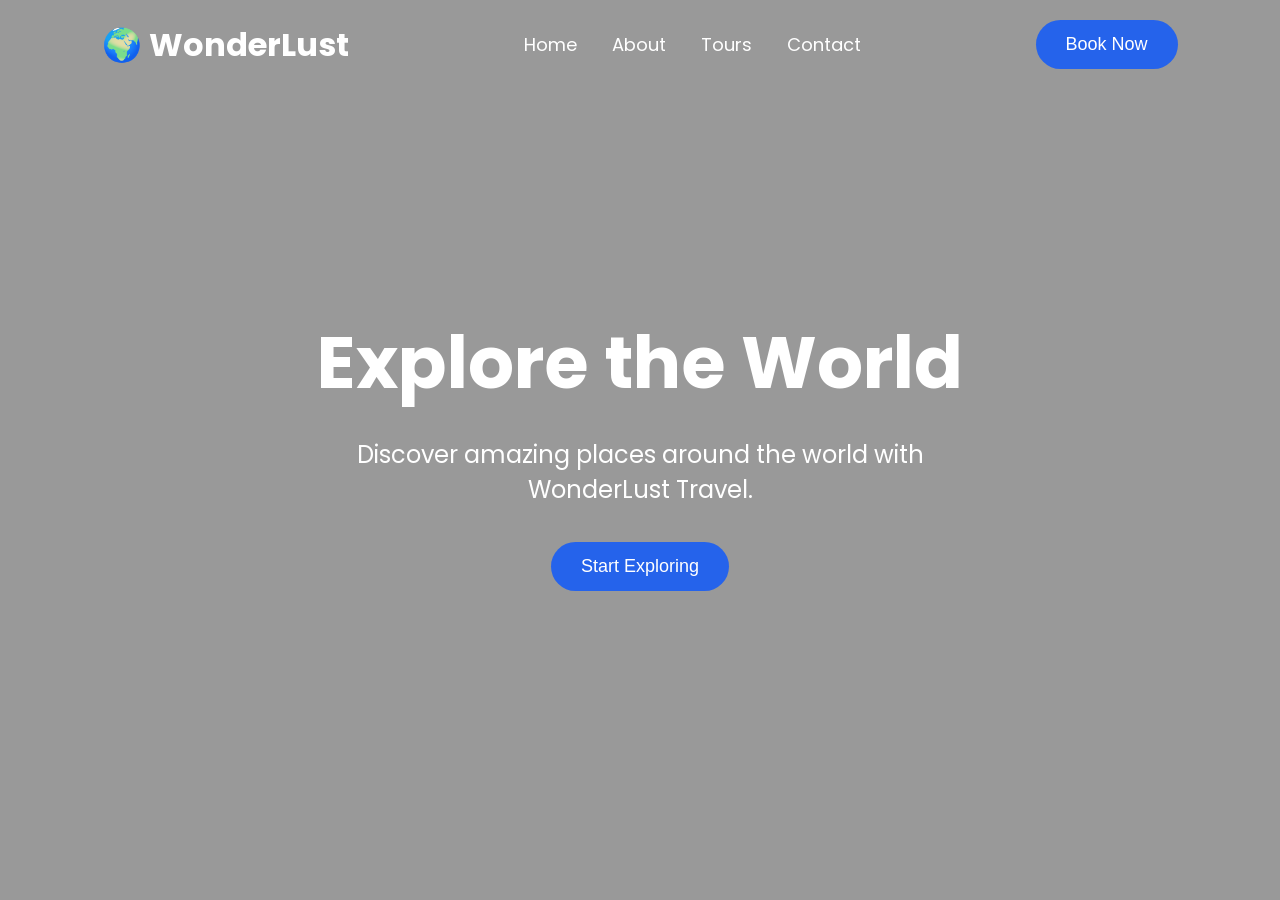
==== index.html @ c4b34ac5 "Day 1 homepage redesign completed" ====
<!DOCTYPE html>
<html lang="en">
<head>
    <meta charset="UTF-8">
    <meta name="viewport" content="width=device-width, initial-scale=1.0">
    <title>WonderLust - Explore Amazing Destinations</title>

<meta name="description" content="Discover beautiful travel destinations, book unforgettable trips, and explore the world with WonderLust.">

<link rel="preconnect" href="https://fonts.googleapis.com">
<link rel="preconnect" href="https://fonts.gstatic.com" crossorigin>

<link href="https://fonts.googleapis.com/css2?family=Poppins:wght@300;400;500;600;700&display=swap" rel="stylesheet">
    <link rel="stylesheet" href="./pstyle.css"/>
</head>

<body>

<nav class="navbar">
    <div class="logo">
        🌍 WonderLust
    </div>

    <ul class="nav-links">
        <li><a href="#">Home</a></li>
        <li><a href="#">About</a></li>
        <li><a href="#">Tours</a></li>
        <li><a href="#">Contact</a></li>
    </ul>

    <button class="btn-primary">Book Now</button>
</nav>

<section class="hero">

    <div class="hero-content">

        <h1>Explore the World</h1>

        <p>
            Discover amazing places around the world with
            WonderLust Travel.
        </p>

        <button class="btn-primary">
            Start Exploring
        </button>

    </div>

</section>


</body>
</html>
---- pstyle.css ----
*{
    margin:0;
    padding:0;
    box-sizing:border-box;
}

body{
    font-family:'Poppins',sans-serif;
}

.navbar{
    display:flex;
    justify-content:space-between;
    align-items:center;
    padding:20px 8%;
    position:absolute;
    width:100%;
    top:0;
    left:0;
    z-index:100;
}

.logo{
    font-size:32px;
    font-weight:700;
    color:white;
}
.nav-links{
    display:flex;
    list-style:none;
    gap:35px;
}

.nav-links a{
    text-decoration:none;
    color:white;
    font-size:18px;
    transition:.3s;
}

.nav-links a:hover{
    color:#60a5fa;
}

.btn-primary{
    background:#2563eb;
    color:white;
    border:none;
    padding:14px 30px;
    border-radius:40px;
    cursor:pointer;
    font-size:18px;
    transition:.3s;
}

.btn-primary:hover{
    background:#1d4ed8;
    transform:translateY(-3px);
}

.hero{
    height:100vh;
    background:
    linear-gradient(rgba(0,0,0,.4),rgba(0,0,0,.4)),
    url("https://images.unsplash.com/photo-1507525428034-b723cf961d3e?w=1600");

    background-size:cover;
    background-position:center;

    display:flex;
    justify-content:center;
    align-items:center;

    text-align:center;
    color:white;
}

.hero-content{
    max-width:700px;
}

.hero h1{
    font-size:72px;
    margin-bottom:20px;
}

.hero p{
    font-size:24px;
    margin-bottom:35px;
}
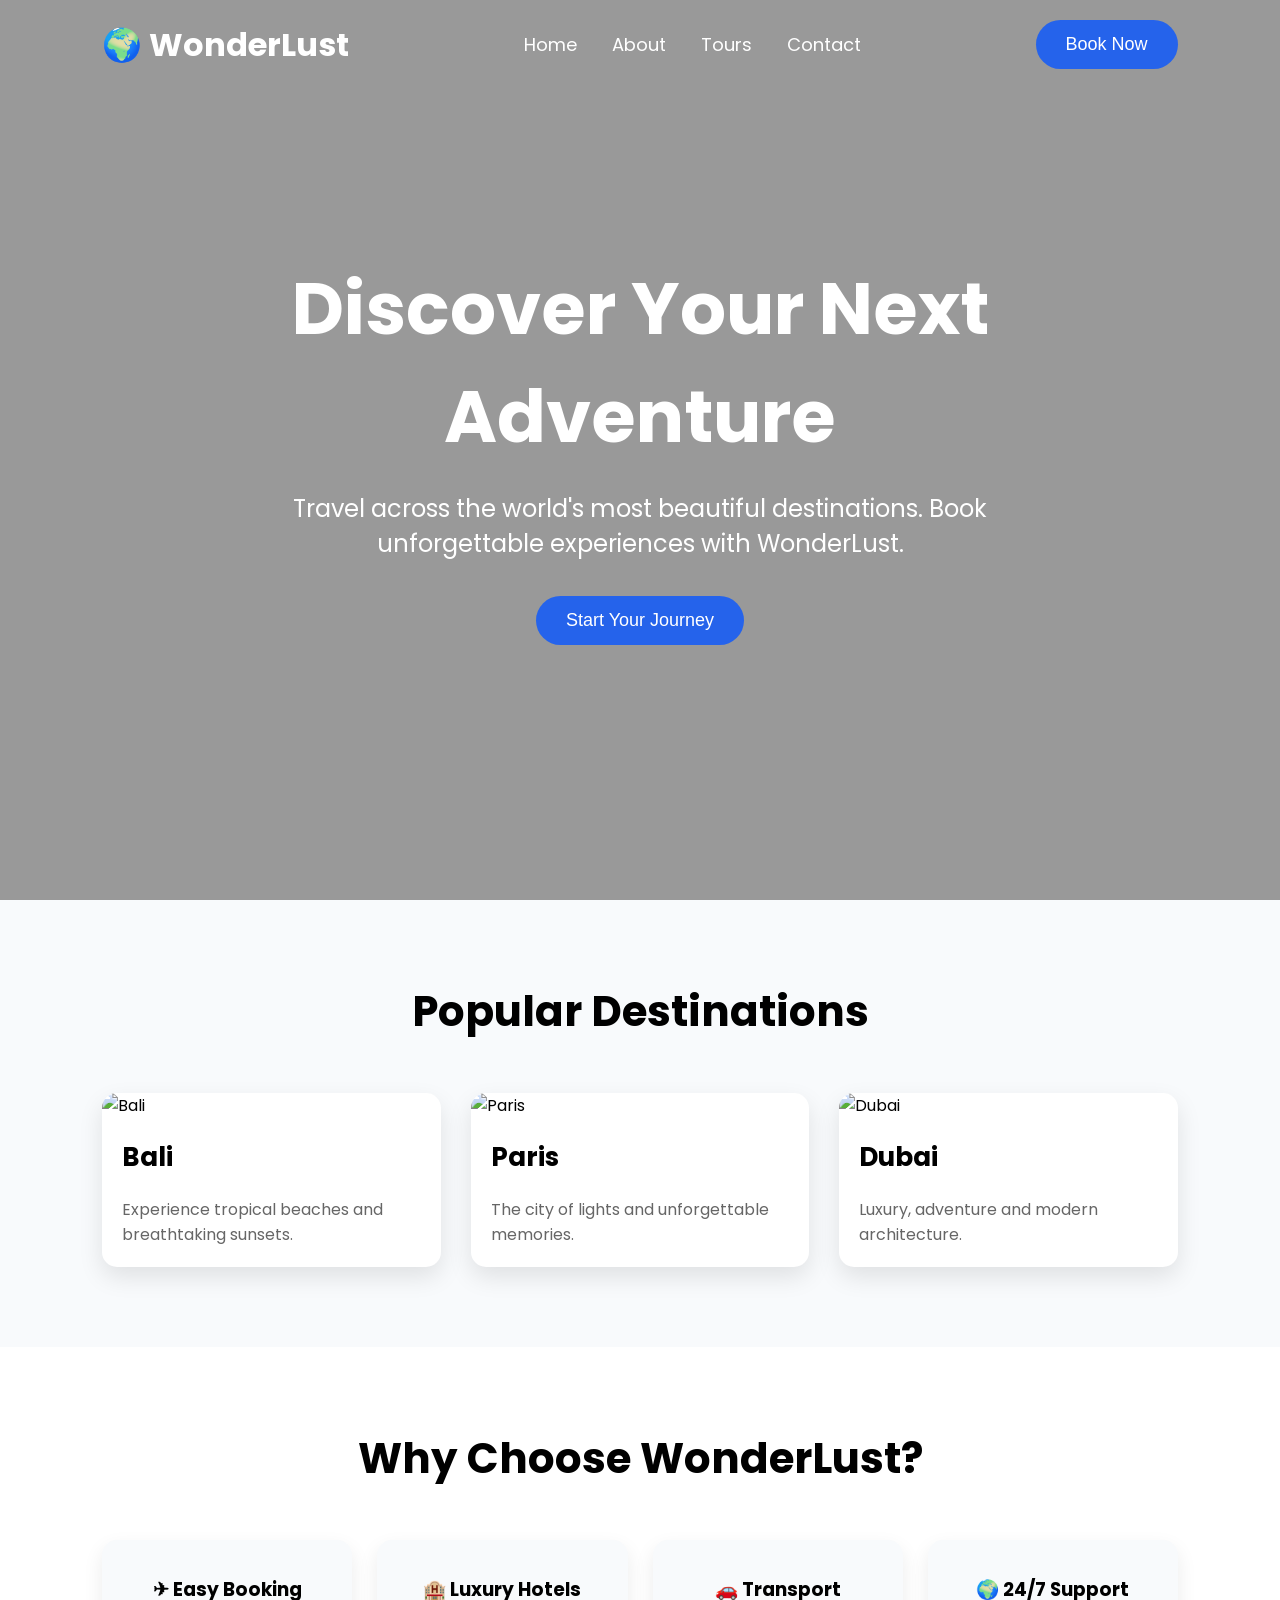
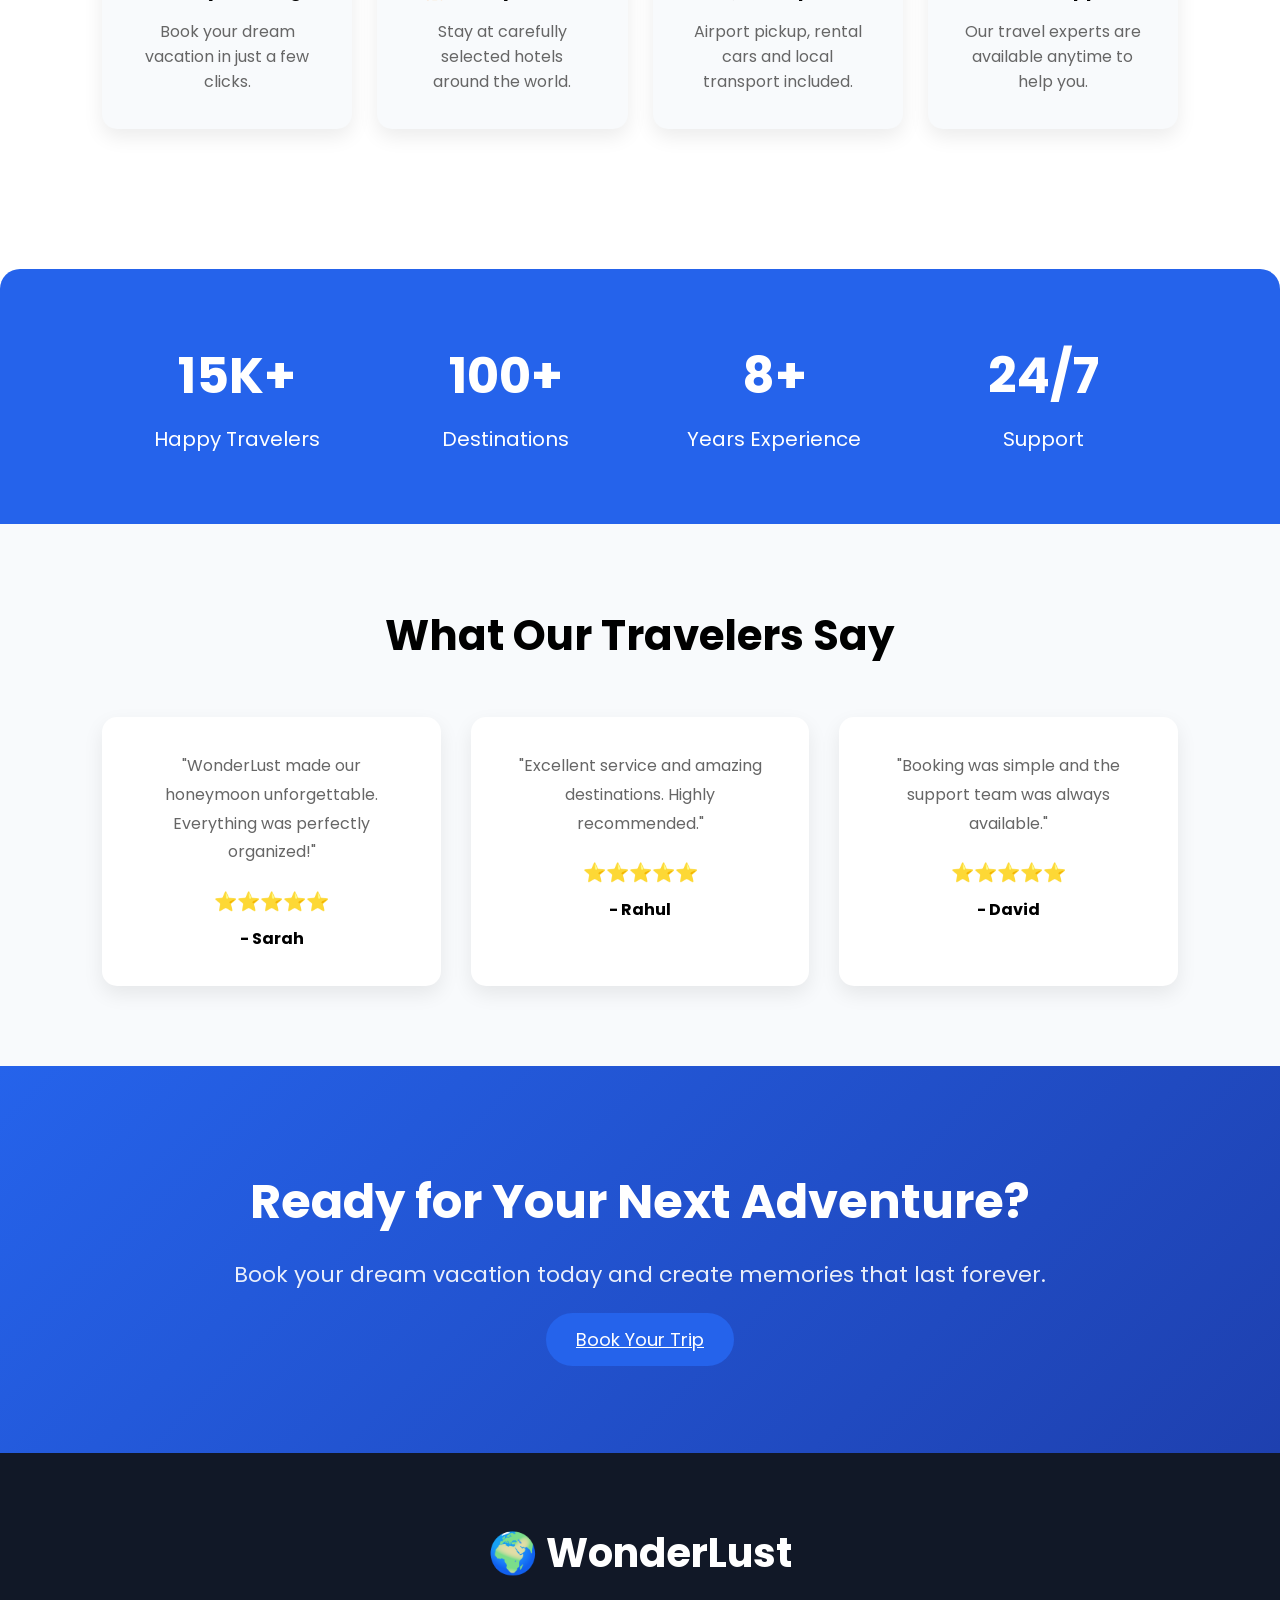
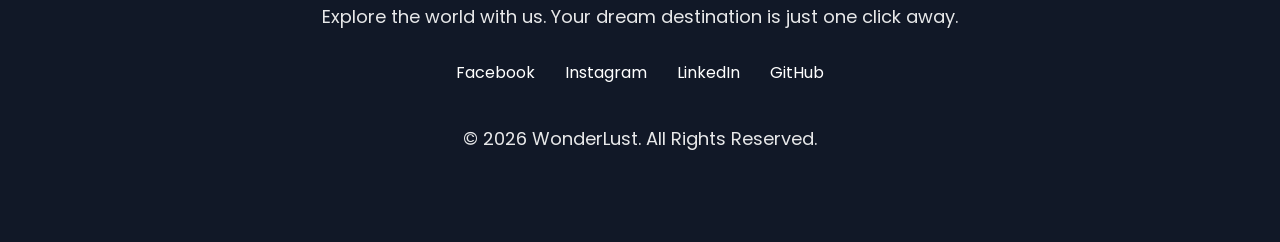
==== commit f66be444: "Completed Phase 1 landing page" ====
--- a/index.html
+++ b/index.html
@@ -11,7 +11,7 @@
 <link rel="preconnect" href="https://fonts.gstatic.com" crossorigin>
 
 <link href="https://fonts.googleapis.com/css2?family=Poppins:wght@300;400;500;600;700&display=swap" rel="stylesheet">
-    <link rel="stylesheet" href="./pstyle.css"/>
+    <link rel="stylesheet" href="css/style.css">
 </head>
 
 <body>
@@ -35,20 +35,173 @@
 
     <div class="hero-content">
 
-        <h1>Explore the World</h1>
+        <h1>Discover Your Next Adventure</h1>
 
         <p>
-            Discover amazing places around the world with
-            WonderLust Travel.
+            Travel across the world's most beautiful destinations.
+            Book unforgettable experiences with WonderLust.
         </p>
 
         <button class="btn-primary">
-            Start Exploring
+            Start Your Journey
         </button>
 
     </div>
 
 </section>
+
+<section class="destinations">
+
+    <h2>Popular Destinations</h2>
+
+    <div class="cards">
+
+        <div class="card">
+            <img src="https://images.unsplash.com/photo-1507525428034-b723cf961d3e?w=800" alt="Bali">
+            <h3>Bali</h3>
+            <p>Experience tropical beaches and breathtaking sunsets.</p>
+        </div>
+
+        <div class="card">
+            <img src="https://images.unsplash.com/photo-1502602898657-3e91760cbb34?w=800" alt="Paris">
+            <h3>Paris</h3>
+            <p>The city of lights and unforgettable memories.</p>
+        </div>
+
+        <div class="card">
+            <img src="https://images.unsplash.com/photo-1512453979798-5ea266f8880c?w=800" alt="Dubai">
+            <h3>Dubai</h3>
+            <p>Luxury, adventure and modern architecture.</p>
+        </div>
+
+    </div>
+
+</section>
+
+<section class="features">
+
+    <h2>Why Choose WonderLust?</h2>
+
+    <div class="feature-grid">
+
+        <div class="feature-card">
+            <h3>✈ Easy Booking</h3>
+            <p>Book your dream vacation in just a few clicks.</p>
+        </div>
+
+        <div class="feature-card">
+            <h3>🏨 Luxury Hotels</h3>
+            <p>Stay at carefully selected hotels around the world.</p>
+        </div>
+
+        <div class="feature-card">
+            <h3>🚗 Transport</h3>
+            <p>Airport pickup, rental cars and local transport included.</p>
+        </div>
+
+        <div class="feature-card">
+            <h3>🌍 24/7 Support</h3>
+            <p>Our travel experts are available anytime to help you.</p>
+        </div>
+
+    </div>
+
+</section>
+
+<section class="stats">
+
+    <div class="stat">
+        <h2>15K+</h2>
+        <p>Happy Travelers</p>
+    </div>
+
+    <div class="stat">
+        <h2>100+</h2>
+        <p>Destinations</p>
+    </div>
+
+    <div class="stat">
+        <h2>8+</h2>
+        <p>Years Experience</p>
+    </div>
+
+    <div class="stat">
+        <h2>24/7</h2>
+        <p>Support</p>
+    </div>
+
+</section>
+
+<section class="testimonials">
+
+    <h2>What Our Travelers Say</h2>
+
+    <div class="testimonial-grid">
+
+        <div class="testimonial-card">
+            <p>
+                "WonderLust made our honeymoon unforgettable.
+                Everything was perfectly organized!"
+            </p>
+            <h3>⭐⭐⭐⭐⭐</h3>
+            <h4>- Sarah</h4>
+        </div>
+
+        <div class="testimonial-card">
+            <p>
+                "Excellent service and amazing destinations.
+                Highly recommended."
+            </p>
+            <h3>⭐⭐⭐⭐⭐</h3>
+            <h4>- Rahul</h4>
+        </div>
+
+        <div class="testimonial-card">
+            <p>
+                "Booking was simple and the support team
+                was always available."
+            </p>
+            <h3>⭐⭐⭐⭐⭐</h3>
+            <h4>- David</h4>
+        </div>
+
+    </div>
+
+</section>
+
+<section class="cta">
+    <h2>Ready for Your Next Adventure?</h2>
+
+    <p>
+        Book your dream vacation today and create memories that last forever.
+    </p>
+
+    <a href="#" class="btn-primary">
+        Book Your Trip
+    </a>
+</section>
+
+
+<footer class="footer">
+
+    <h2>🌍 WonderLust</h2>
+
+    <p>
+        Explore the world with us. Your dream destination is just one click away.
+    </p>
+
+    <div class="social-links">
+        <a href="#">Facebook</a>
+        <a href="#">Instagram</a>
+        <a href="#">LinkedIn</a>
+        <a href="#">GitHub</a>
+    </div>
+
+    <p class="copyright">
+        © 2026 WonderLust. All Rights Reserved.
+    </p>
+
+</footer>
 
 
 </body>
--- a/css/style.css
+++ b/css/style.css
@@ -0,0 +1,298 @@
+*{
+    margin:0;
+    padding:0;
+    box-sizing:border-box;
+}
+
+body{
+    font-family:'Poppins',sans-serif;
+}
+
+.navbar{
+    display:flex;
+    justify-content:space-between;
+    align-items:center;
+    padding:20px 8%;
+    position:absolute;
+    width:100%;
+    top:0;
+    left:0;
+    z-index:100;
+}
+
+.logo{
+    font-size:32px;
+    font-weight:700;
+    color:white;
+}
+.nav-links{
+    display:flex;
+    list-style:none;
+    gap:35px;
+}
+
+.nav-links a{
+    text-decoration:none;
+    color:white;
+    font-size:18px;
+    transition:.3s;
+}
+
+.nav-links a:hover{
+    color:#60a5fa;
+}
+
+.btn-primary{
+    background:#2563eb;
+    color:white;
+    border:none;
+    padding:14px 30px;
+    border-radius:40px;
+    cursor:pointer;
+    font-size:18px;
+    transition:.3s;
+}
+
+.btn-primary:hover{
+    background:#1d4ed8;
+    transform:translateY(-3px);
+}
+
+.hero{
+    height:100vh;
+    background:
+    linear-gradient(rgba(0,0,0,.4),rgba(0,0,0,.4)),
+    url("https://images.unsplash.com/photo-1507525428034-b723cf961d3e?w=1600");
+
+    background-size:cover;
+    background-position:center;
+
+    display:flex;
+    justify-content:center;
+    align-items:center;
+
+    text-align:center;
+    color:white;
+}
+
+.hero-content{
+    max-width:700px;
+}
+
+.hero h1{
+    font-size:72px;
+    margin-bottom:20px;
+}
+
+.hero p{
+    font-size:24px;
+    margin-bottom:35px;
+}
+
+.destinations{
+    padding:80px 8%;
+    background:#f8fafc;
+}
+
+.destinations h2{
+    text-align:center;
+    font-size:42px;
+    margin-bottom:50px;
+}
+
+.cards{
+    display:grid;
+    grid-template-columns:repeat(3,1fr);
+    gap:30px;
+}
+
+.card{
+    background:white;
+    border-radius:15px;
+    overflow:hidden;
+    box-shadow:0 10px 25px rgba(0,0,0,.1);
+    transition:.3s;
+}
+
+.card:hover{
+    transform:translateY(-10px);
+}
+
+.card img{
+    width:100%;
+    height:250px;
+    object-fit:cover;
+}
+
+.card h3{
+    padding:20px;
+    font-size:26px;
+}
+
+.card p{
+    padding:0 20px 20px;
+    color:#666;
+}
+
+.features{
+    padding:80px 8%;
+    background:white;
+}
+
+.features h2{
+    text-align:center;
+    font-size:42px;
+    margin-bottom:50px;
+}
+
+.feature-grid{
+    display:grid;
+    grid-template-columns:repeat(4,1fr);
+    gap:25px;
+}
+
+.feature-card{
+    background:#f8fafc;
+    padding:35px;
+    border-radius:15px;
+    text-align:center;
+    transition:.3s;
+    box-shadow:0 8px 20px rgba(0,0,0,.08);
+}
+
+.feature-card:hover{
+    transform:translateY(-10px);
+}
+
+.feature-card h3{
+    margin-bottom:15px;
+}
+
+.feature-card p{
+    color:#666;
+}
+
+
+.stats{
+    background:#2563eb;
+    color:white;
+    padding:70px 8%;
+    display:grid;
+    grid-template-columns:repeat(4,1fr);
+    text-align:center;
+    margin-top: 60px;
+    border-radius: 20px 20px 0 0;
+}
+
+.stat h2{
+    font-size:50px;
+    margin-bottom:10px;
+}
+
+.stat p{
+    font-size:20px;
+}
+
+
+.testimonials{
+    padding:80px 8%;
+    background:#f8fafc;
+}
+
+.testimonials h2{
+    text-align:center;
+    font-size:42px;
+    margin-bottom:50px;
+}
+
+.testimonial-grid{
+    display:grid;
+    grid-template-columns:repeat(3,1fr);
+    gap:30px;
+}
+
+.testimonial-card{
+    background:white;
+    padding:35px;
+    border-radius:15px;
+    text-align:center;
+    box-shadow:0 8px 20px rgba(0,0,0,.08);
+    transition:.3s;
+}
+
+.testimonial-card:hover{
+    transform:translateY(-10px);
+}
+
+.testimonial-card p{
+    color:#666;
+    line-height:1.8;
+    margin-bottom:20px;
+}
+
+.testimonial-card h3{
+    margin-bottom:10px;
+}
+
+/* ===== CTA Section ===== */
+
+.cta{
+    padding:100px 8%;
+    text-align:center;
+    background:linear-gradient(135deg,#2563eb,#1e40af);
+    color:white;
+}
+
+.cta h2{
+    font-size:48px;
+    margin-bottom:20px;
+}
+
+.cta p{
+    font-size:22px;
+    margin-bottom:35px;
+    opacity:.9;
+}
+
+/* ===== Footer ===== */
+
+.footer{
+    background:#111827;
+    color:white;
+    text-align:center;
+    padding:70px 8%;
+}
+
+.footer h2{
+    font-size:40px;
+    margin-bottom:20px;
+}
+
+.footer p{
+    font-size:18px;
+    opacity:.9;
+    margin-bottom:20px;
+}
+
+.social-links{
+    display:flex;
+    justify-content:center;
+    gap:30px;
+    margin:30px 0;
+}
+
+.social-links a{
+    color:white;
+    text-decoration:none;
+    transition:.3s;
+}
+
+.social-links a:hover{
+    color:#60a5fa;
+}
+
+.copyright{
+    margin-top:40px;
+    font-size:15px;
+    opacity:.6;
+}
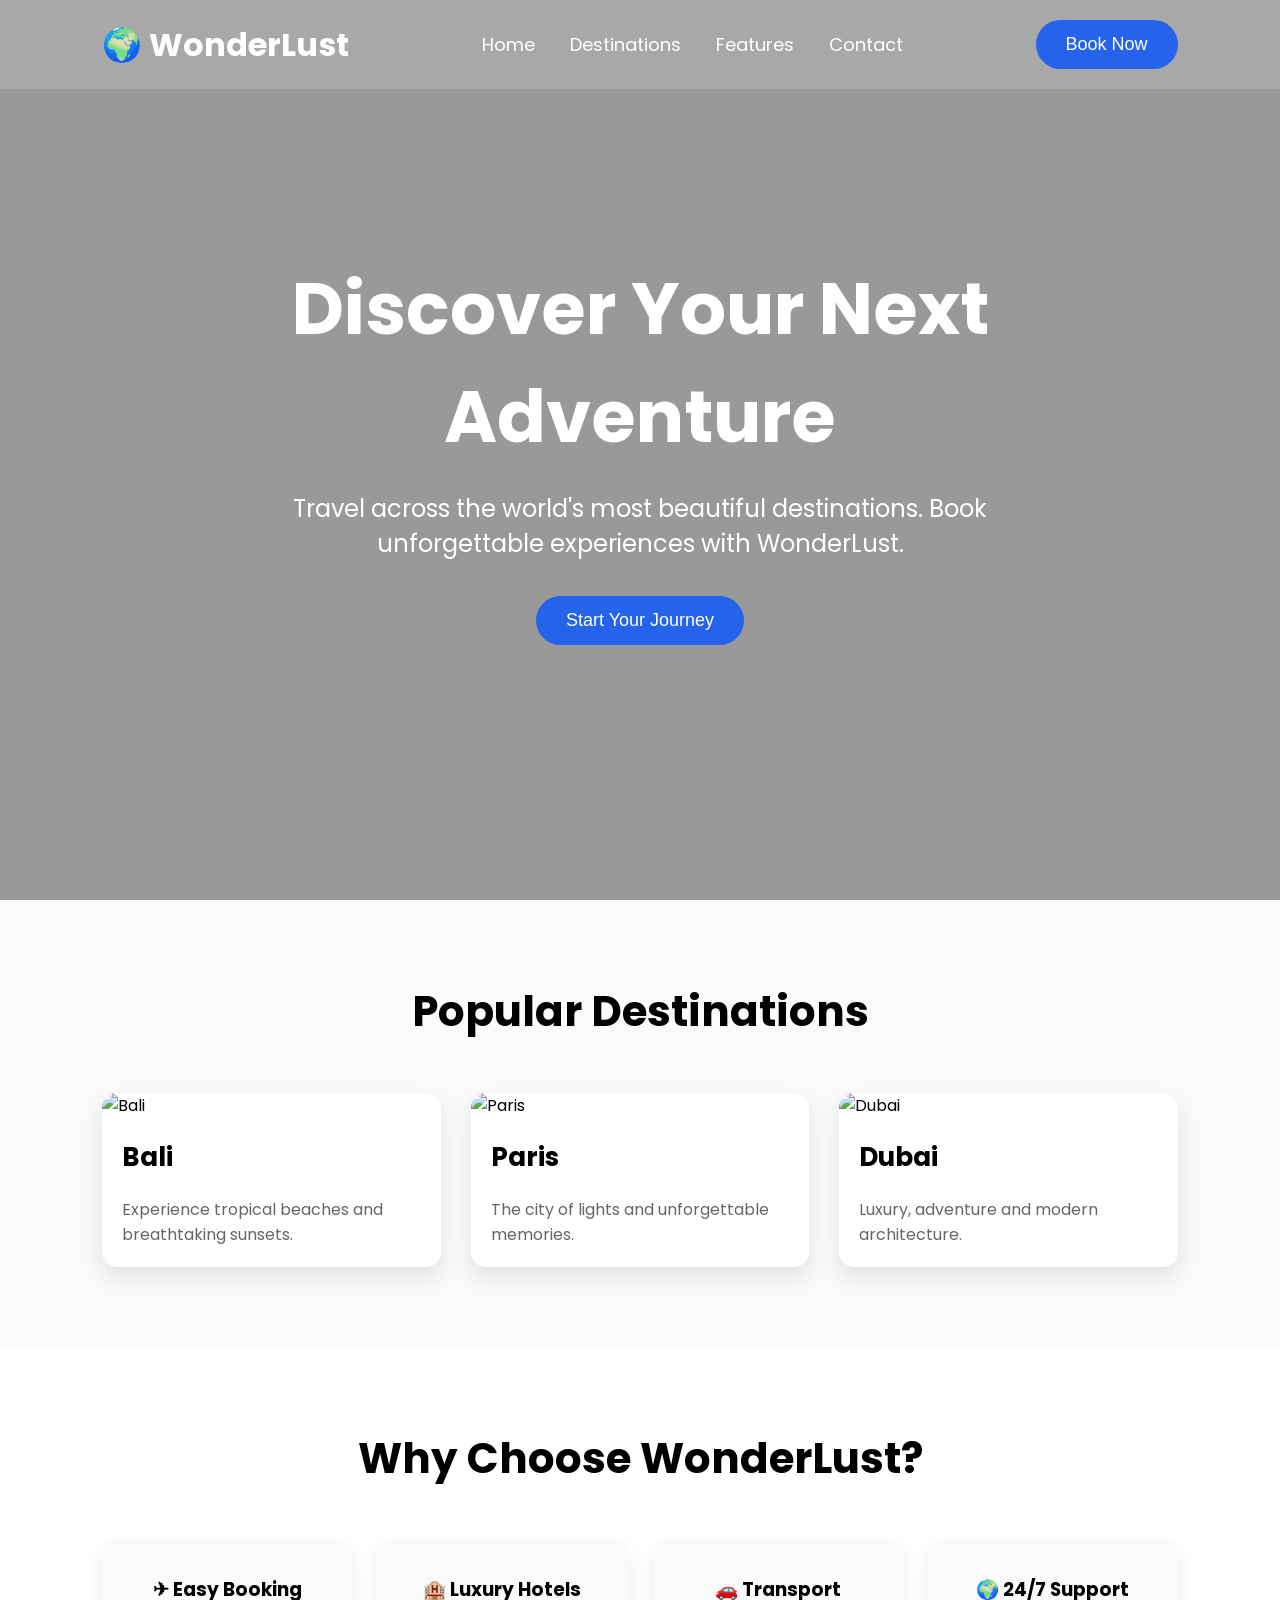
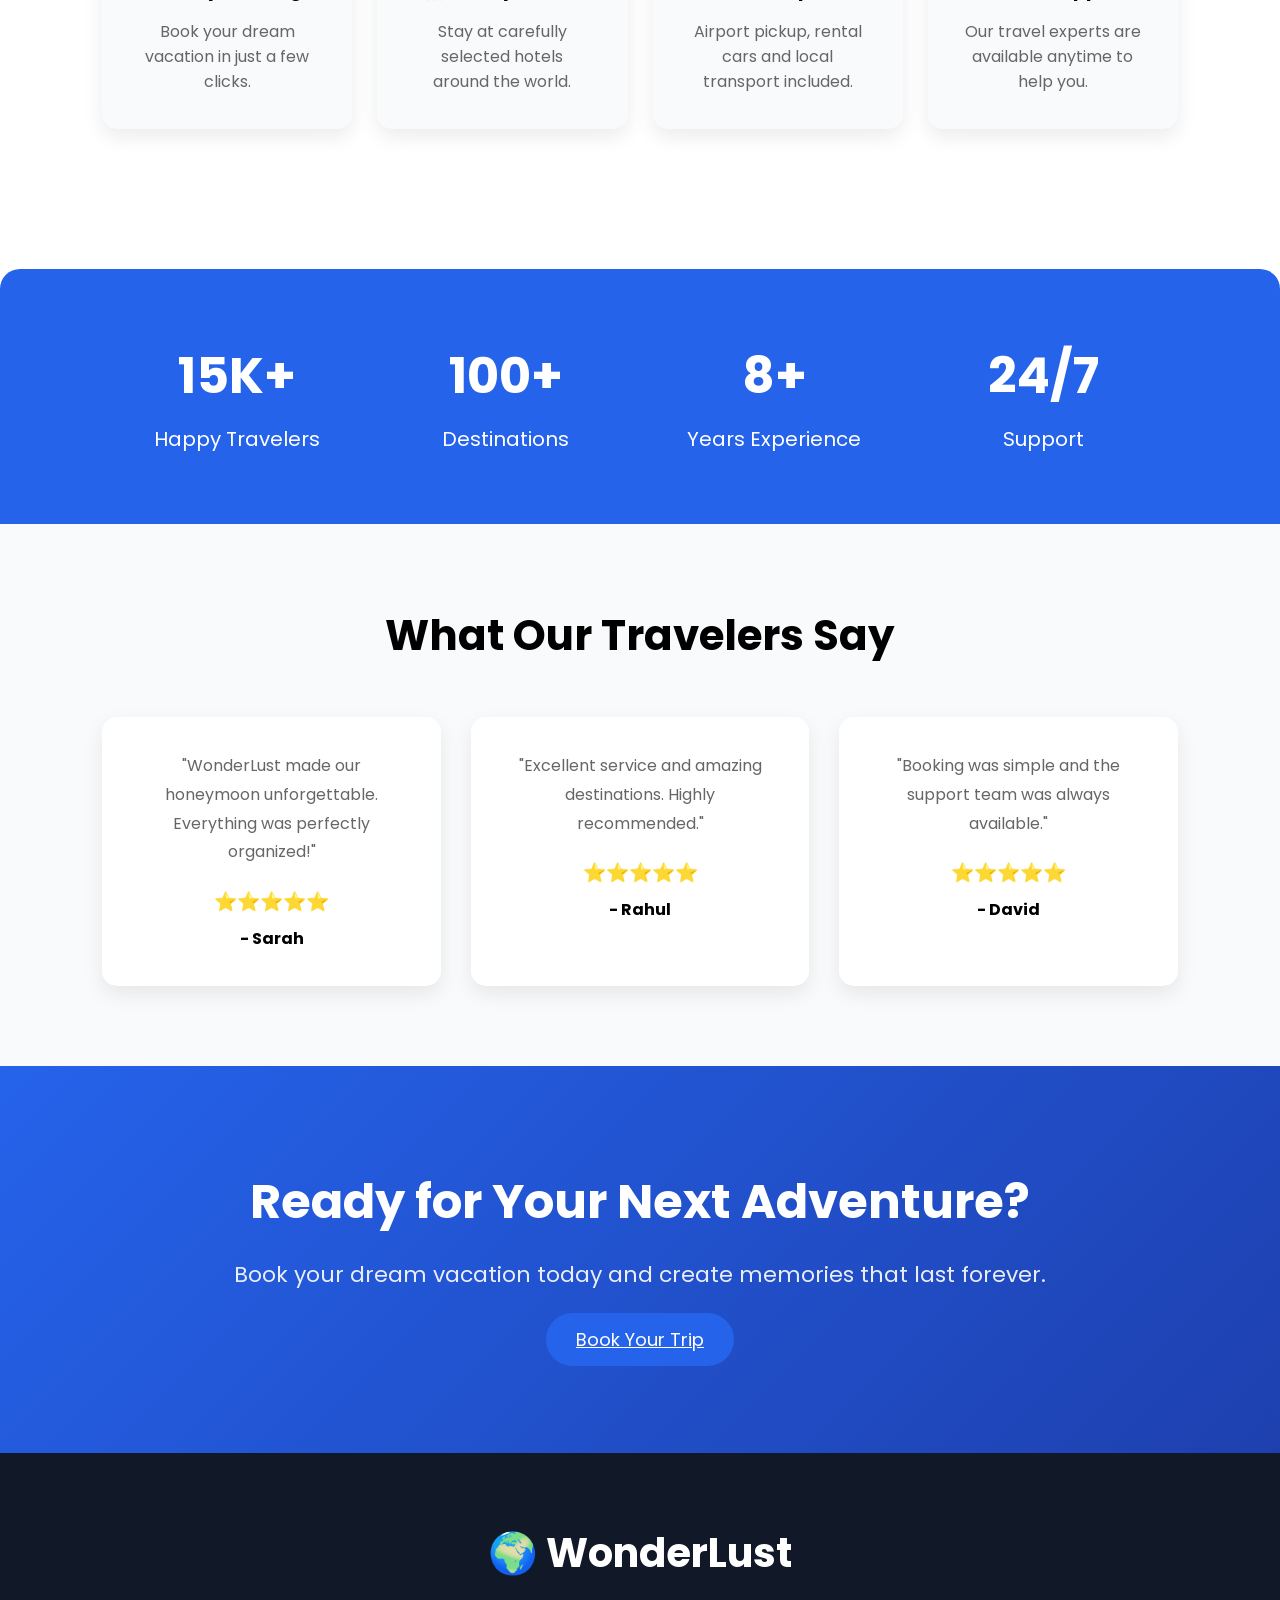
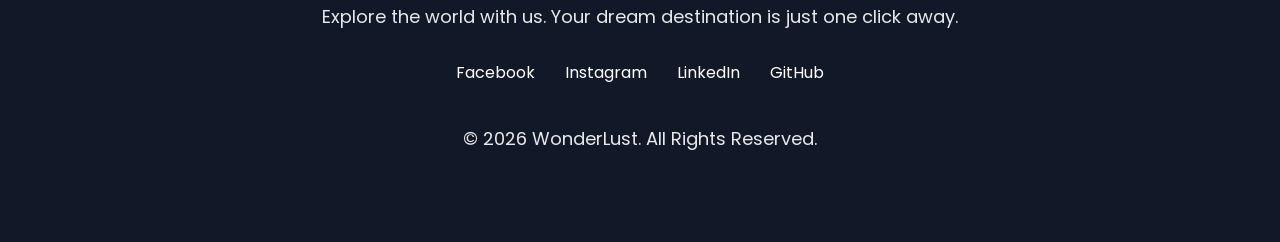
==== commit 1575b94c: "Completed Phase 1 landing page" ====
--- a/index.html
+++ b/index.html
@@ -17,18 +17,19 @@
 <body>
 
 <nav class="navbar">
-    <div class="logo">
-        🌍 WonderLust
-    </div>
+    <div class="logo" >
+    <a href="#">🌍 WonderLust</a>
+</div>
 
     <ul class="nav-links">
-        <li><a href="#">Home</a></li>
-        <li><a href="#">About</a></li>
-        <li><a href="#">Tours</a></li>
-        <li><a href="#">Contact</a></li>
+  <a href="#home">Home</a>
+<a href="#destinations">Destinations</a>
+<a href="#features">Features</a>
+<a href="#footer">Contact</a>
     </ul>
 
-    <button class="btn-primary">Book Now</button>
+<button class="btn-primary" id="bookBtn">Book Now</button>
+
 </nav>
 
 <section class="hero">
@@ -42,15 +43,16 @@
             Book unforgettable experiences with WonderLust.
         </p>
 
-        <button class="btn-primary">
-            Start Your Journey
-        </button>
-
-    </div>
-
-</section>
-
-<section class="destinations">
+        <button class="btn-primary" id="startBtn">
+    Start Your Journey
+</button>
+
+
+    </div>
+
+</section>
+
+<section class="destinations" id="destinations">
 
     <h2>Popular Destinations</h2>
 
@@ -78,7 +80,7 @@
 
 </section>
 
-<section class="features">
+<section class="features" id ="features">
 
     <h2>Why Choose WonderLust?</h2>
 
@@ -182,7 +184,7 @@
 </section>
 
 
-<footer class="footer">
+<footer class="footer" id="footer">
 
     <h2>🌍 WonderLust</h2>
 
@@ -204,5 +206,9 @@
 </footer>
 
 
+<script src="js/script.js"></script>
+
+<button id="topBtn">⬆</button>
+
 </body>
 </html>
--- a/css/style.css
+++ b/css/style.css
@@ -2,6 +2,9 @@
     margin:0;
     padding:0;
     box-sizing:border-box;
+}
+html{
+    scroll-behavior:smooth;
 }
 
 body{
@@ -18,13 +21,26 @@
     top:0;
     left:0;
     z-index:100;
+    background:rgba(255,255,255,.15);
+    backdrop-filter:blur(12px);
 }
 
 .logo{
     font-size:32px;
     font-weight:700;
     color:white;
-}
+    transition:.3s;
+}
+
+.logo:hover{
+    transform:scale(1.1);
+}
+
+.logo a{
+    color:white;
+    text-decoration:none;
+}
+
 .nav-links{
     display:flex;
     list-style:none;
@@ -56,6 +72,7 @@
 .btn-primary:hover{
     background:#1d4ed8;
     transform:translateY(-3px);
+    box-shadow:0 10px 30px rgba(37,99,235,.5);
 }
 
 .hero{
@@ -111,11 +128,11 @@
     border-radius:15px;
     overflow:hidden;
     box-shadow:0 10px 25px rgba(0,0,0,.1);
-    transition:.3s;
-}
-
+    transition:all .4s ease;
+}
 .card:hover{
     transform:translateY(-10px);
+    box-shadow:0 20px 40px rgba(0,0,0,.15);
 }
 
 .card img{
@@ -156,7 +173,7 @@
     padding:35px;
     border-radius:15px;
     text-align:center;
-    transition:.3s;
+    transition:all .4s ease;
     box-shadow:0 8px 20px rgba(0,0,0,.08);
 }
 
@@ -217,7 +234,7 @@
     border-radius:15px;
     text-align:center;
     box-shadow:0 8px 20px rgba(0,0,0,.08);
-    transition:.3s;
+    transition:all .4s ease;
 }
 
 .testimonial-card:hover{
@@ -295,4 +312,62 @@
     margin-top:40px;
     font-size:15px;
     opacity:.6;
-}+}
+
+
+.btn-primary:active{
+    transform:scale(.96);
+}
+
+
+@media(max-width:900px){
+
+.cards,
+.feature-grid,
+.testimonial-grid,
+.stats{
+
+grid-template-columns:1fr;
+}
+
+.hero h1{
+font-size:50px;
+}
+
+.hero p{
+font-size:20px;
+}
+
+.navbar{
+flex-direction:column;
+gap:20px;
+}
+
+.nav-links{
+flex-wrap:wrap;
+justify-content:center;
+}
+
+}
+#topBtn{
+    position:fixed;
+    bottom:30px;
+    right:30px;
+    width:55px;
+    height:55px;
+    border:none;
+    border-radius:50%;
+    background:#2563eb;
+    color:white;
+    font-size:24px;
+    cursor:pointer;
+    display:none;
+    box-shadow:0 8px 20px rgba(0,0,0,.3);
+    transition:.3s;
+    z-index:999;
+}
+
+#topBtn:hover{
+    background:#1d4ed8;
+}
+
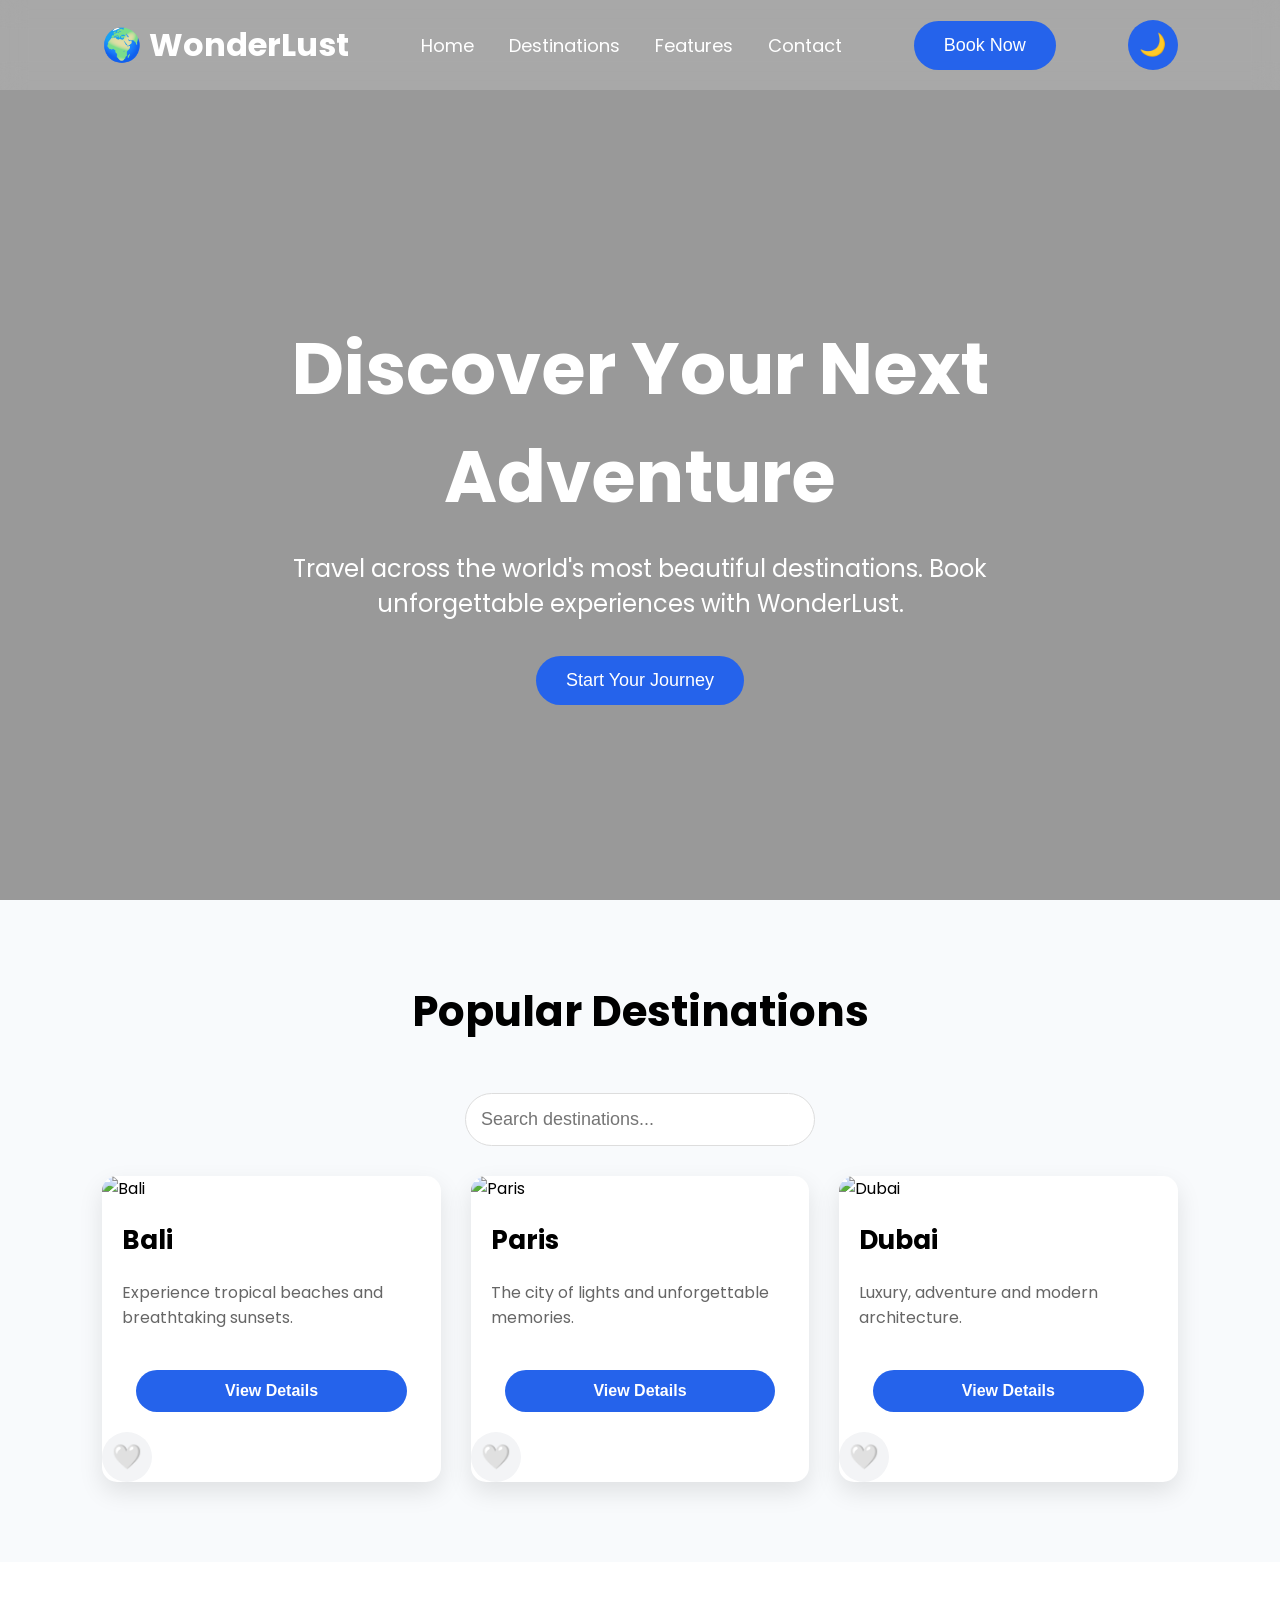
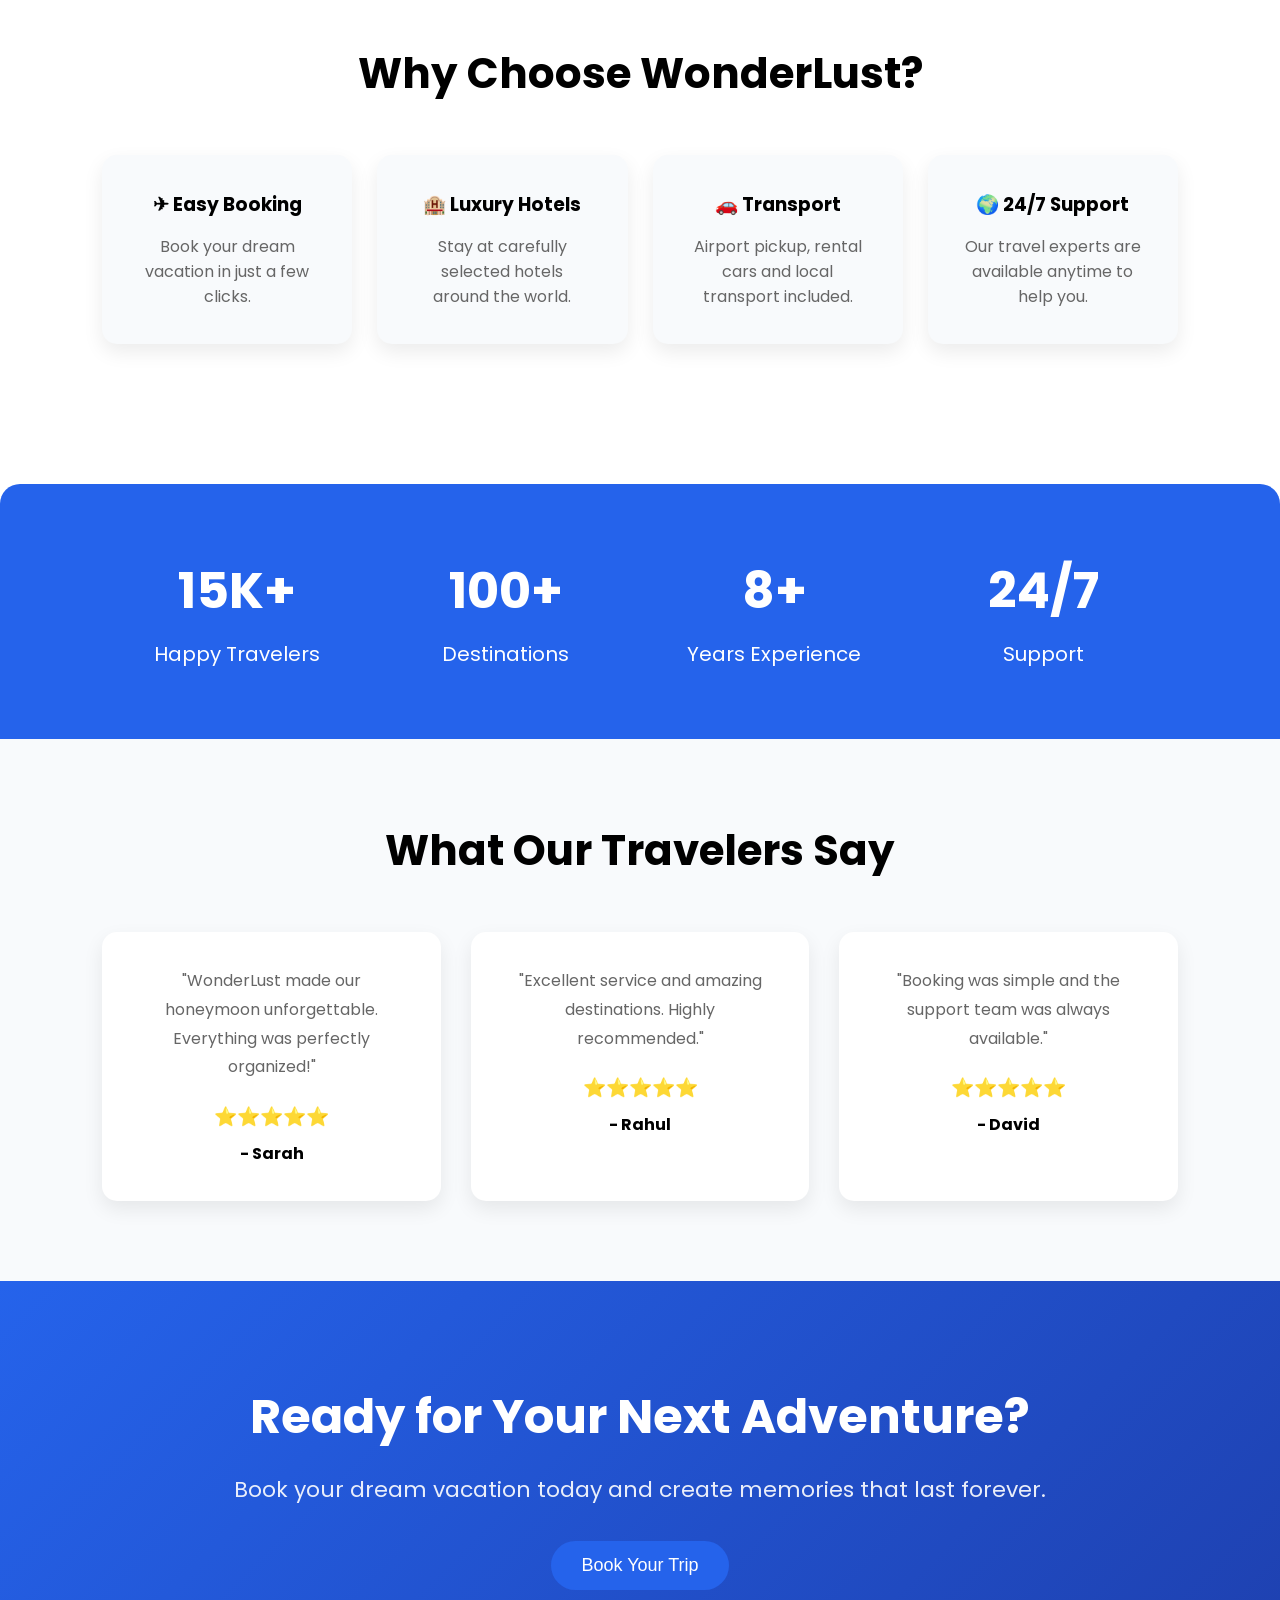
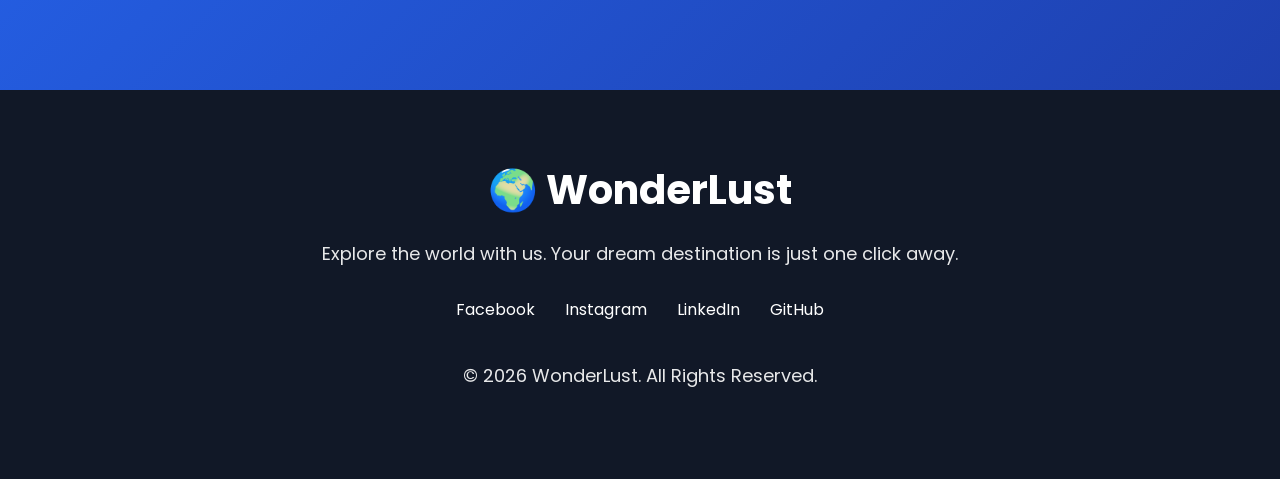
==== commit 1c4819f0: "WonderLust Travel Website" ====
--- a/index.html
+++ b/index.html
@@ -30,6 +30,8 @@
 
 <button class="btn-primary" id="bookBtn">Book Now</button>
 
+<button id="darkModeBtn">🌙</button>
+
 </nav>
 
 <section class="hero">
@@ -52,9 +54,19 @@
 
 </section>
 
+
 <section class="destinations" id="destinations">
 
     <h2>Popular Destinations</h2>
+
+
+<div class="search-box">
+    <input
+        type="text"
+        id="searchInput"
+        placeholder="Search destinations..."
+    >
+</div>
 
     <div class="cards">
 
@@ -62,18 +74,46 @@
             <img src="https://images.unsplash.com/photo-1507525428034-b723cf961d3e?w=800" alt="Bali">
             <h3>Bali</h3>
             <p>Experience tropical beaches and breathtaking sunsets.</p>
+<button class="details-btn"
+data-place="Bali"
+data-price="₹45,000"
+data-days="5 Days"
+data-rating="4.8 ⭐"
+data-image="https://images.unsplash.com/photo-1507525428034-b723cf961d3e?w=800">
+View Details
+</button>
+ <button class="fav-btn">🤍</button>
         </div>
 
         <div class="card">
             <img src="https://images.unsplash.com/photo-1502602898657-3e91760cbb34?w=800" alt="Paris">
             <h3>Paris</h3>
             <p>The city of lights and unforgettable memories.</p>
+            <button class="details-btn"
+data-place="Paris"
+data-price="₹85,000"
+data-days="7 Days"
+data-rating="4.9 ⭐"
+data-image="https://images.unsplash.com/photo-1502602898657-3e91760cbb34?w=800">
+View Details
+</button>
+ <button class="fav-btn">🤍</button>
+    
         </div>
 
         <div class="card">
             <img src="https://images.unsplash.com/photo-1512453979798-5ea266f8880c?w=800" alt="Dubai">
             <h3>Dubai</h3>
             <p>Luxury, adventure and modern architecture.</p>
+<button class="details-btn"
+data-place="Dubai"
+data-price="₹60,000"
+data-days="6 Days"
+data-rating="4.7 ⭐"
+data-image="https://images.unsplash.com/photo-1512453979798-5ea266f8880c?w=800">
+View Details
+</button>
+ <button class="fav-btn">🤍</button>
         </div>
 
     </div>
@@ -178,10 +218,12 @@
         Book your dream vacation today and create memories that last forever.
     </p>
 
-    <a href="#" class="btn-primary">
-        Book Your Trip
-    </a>
-</section>
+<button class="btn-primary" id="footerBookBtn">
+    Book Your Trip
+</button>
+</section>
+
+
 
 
 <footer class="footer" id="footer">
@@ -206,9 +248,64 @@
 </footer>
 
 
+<button id="topBtn">⬆</button>
+
+
+<div id="bookingModal" class="modal">
+
+    <div class="modal-content">
+
+        <span id="closeBooking">&times;</span>
+
+        <h2>Book Your Trip</h2>
+
+        <input type="text" id="name" placeholder="Full Name">
+
+        <input type="email" id="email" placeholder="Email">
+
+        <input type="tel" id="phone" placeholder="Phone Number">
+
+        <input type="date" id="travelDate">
+
+        <input type="number" id="people" placeholder="Number of Travelers">
+
+        <button class="btn-primary" id="submitBooking">
+            Confirm Booking
+        </button>
+
+    </div>
+
+</div>
+
+
+
+<div id="modal" class="modal">
+
+    <div class="modal-content">
+
+        <span id="close">&times;</span>
+
+        <img id="modalImage" src="" alt="">
+
+        <h2 id="placeName"></h2>
+
+        <p id="price"></p>
+
+        <p id="days"></p>
+
+        <p id="rating"></p>
+
+        <button class="btn-primary" id="bookNow">
+            Book Now
+        </button>
+
+    </div>
+
+</div>
+
 <script src="js/script.js"></script>
 
-<button id="topBtn">⬆</button>
+
 
 </body>
 </html>
--- a/css/style.css
+++ b/css/style.css
@@ -77,6 +77,7 @@
 
 .hero{
     height:100vh;
+    padding-top:120px;
     background:
     linear-gradient(rgba(0,0,0,.4),rgba(0,0,0,.4)),
     url("https://images.unsplash.com/photo-1507525428034-b723cf961d3e?w=1600");
@@ -371,3 +372,203 @@
     background:#1d4ed8;
 }
 
+
+.search-box{
+    text-align:center;
+    margin-bottom:40px;
+}
+
+.search-box input{
+    width:350px;
+    max-width:90%;
+    padding:15px;
+    border-radius:30px;
+    border:1px solid #ddd;
+    font-size:18px;
+    outline:none;
+}
+
+.search-box{
+    text-align:center;
+    margin:30px 0;
+}
+
+.search-box input{
+    width:350px;
+    max-width:90%;
+    padding:15px;
+    border:1px solid #ddd;
+    border-radius:30px;
+    font-size:18px;
+    outline:none;
+}
+
+/* ================= Modal ================= */
+
+.modal{
+    display:none;
+    position:fixed;
+    left:0;
+    top:0;
+    width:100%;
+    height:100%;
+    background:rgba(0,0,0,.6);
+    justify-content:center;
+    align-items:center;
+    z-index:999;
+}
+
+.modal-content{
+    background:white;
+    width:400px;
+    padding:30px;
+    border-radius:15px;
+    text-align:center;
+    position:relative;
+    animation:popup .3s ease;
+}
+
+@keyframes popup{
+    from{
+        transform:scale(.7);
+        opacity:0;
+    }
+    to{
+        transform:scale(1);
+        opacity:1;
+    }
+}
+
+#close{
+    position:absolute;
+    right:20px;
+    top:15px;
+    font-size:28px;
+    cursor:pointer;
+    font-weight:bold;
+}
+
+.modal-content h2{
+    margin-bottom:20px;
+}
+
+.modal-content p{
+    margin:12px 0;
+    font-size:18px;
+}
+
+.details-btn{
+    width:80%;
+    margin:20px auto;
+    display:block;
+    padding:12px;
+    background:#2563eb;
+    color:white;
+    border:none;
+    border-radius:30px;
+    font-size:16px;
+    font-weight:600;
+    cursor:pointer;
+    transition:0.3s;
+}
+
+.details-btn:hover{
+    background:#1d4ed8;
+    transform:translateY(-3px);
+    box-shadow:0 10px 20px rgba(37,99,235,.4);
+}
+#modalImage{
+    width:100%;
+    height:220px;
+    object-fit:cover;
+    border-radius:12px;
+    margin-bottom:20px;
+}
+
+.card-actions{
+    display:flex;
+    justify-content:center;
+    align-items:center;
+    gap:15px;
+    margin:20px;
+}
+
+.fav-btn{
+    width:50px;
+    height:50px;
+    border:none;
+    border-radius:50%;
+    background:#f3f4f6;
+    cursor:pointer;
+    font-size:24px;
+    transition:.3s;
+}
+
+.fav-btn:hover{
+    transform:scale(1.15);
+    background:#fee2e2;
+}
+
+.modal-content input{
+    width:100%;
+    margin:10px 0;
+    padding:12px;
+    border:1px solid #ddd;
+    border-radius:8px;
+    font-size:16px;
+}
+
+
+
+.dark-mode{
+    background:#111827;
+    color:white;
+}
+
+/* Navbar */
+.dark-mode .navbar{
+    background:#111827 !important;
+}
+
+/* Sections */
+.dark-mode .destinations,
+.dark-mode .features,
+.dark-mode .testimonials{
+    background:#111827;
+    color:white;
+}
+
+/* Cards */
+.dark-mode .card,
+.dark-mode .feature-card,
+.dark-mode .testimonial-card,
+.dark-mode .modal-content{
+    background:#1f2937;
+    color:white;
+}
+
+/* Text inside cards */
+.dark-mode .card p,
+.dark-mode .feature-card p,
+.dark-mode .testimonial-card p{
+    color:#d1d5db;
+}
+
+/* Footer */
+.dark-mode .footer{
+    background:#000;
+}
+
+#darkModeBtn{
+    width:50px;
+    height:50px;
+    border:none;
+    border-radius:50%;
+    background:#2563eb;
+    color:white;
+    display:flex;
+    justify-content:center;
+    align-items:center;
+    font-size:22px;
+    cursor:pointer;
+}
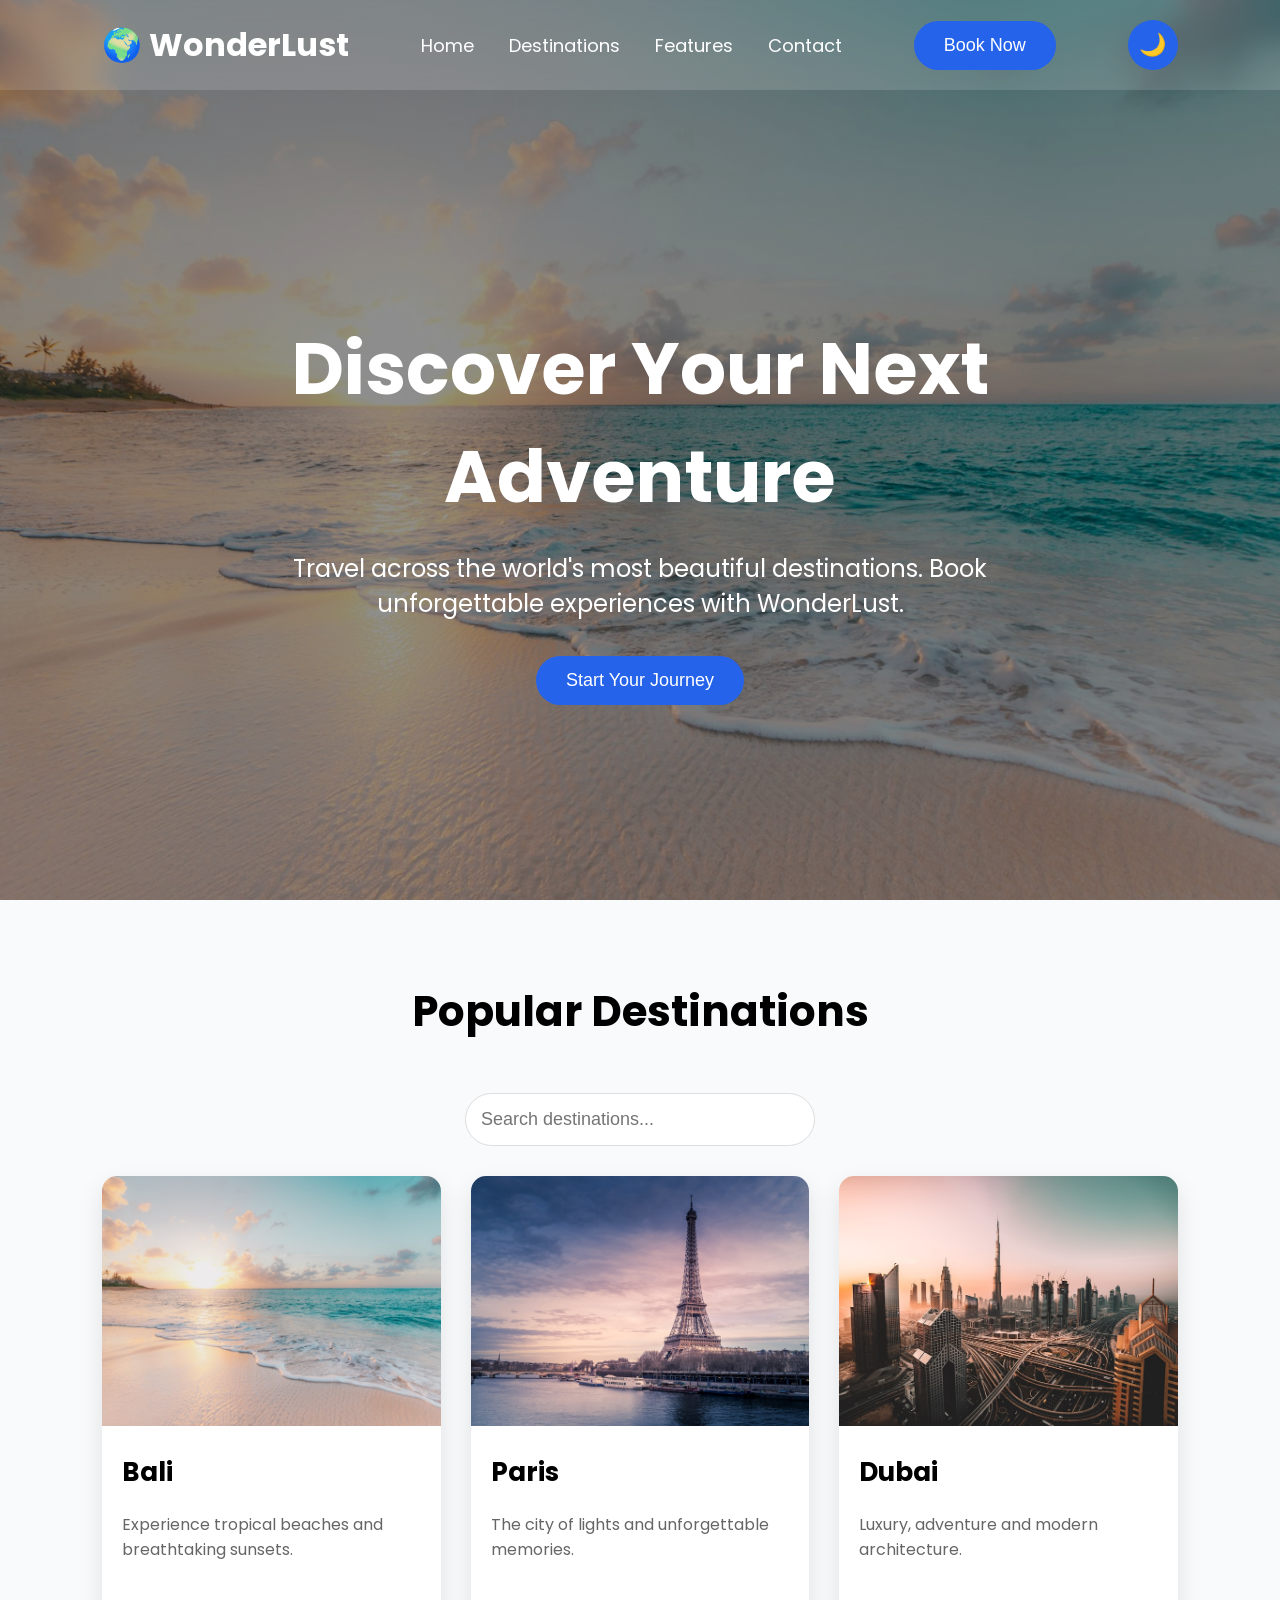
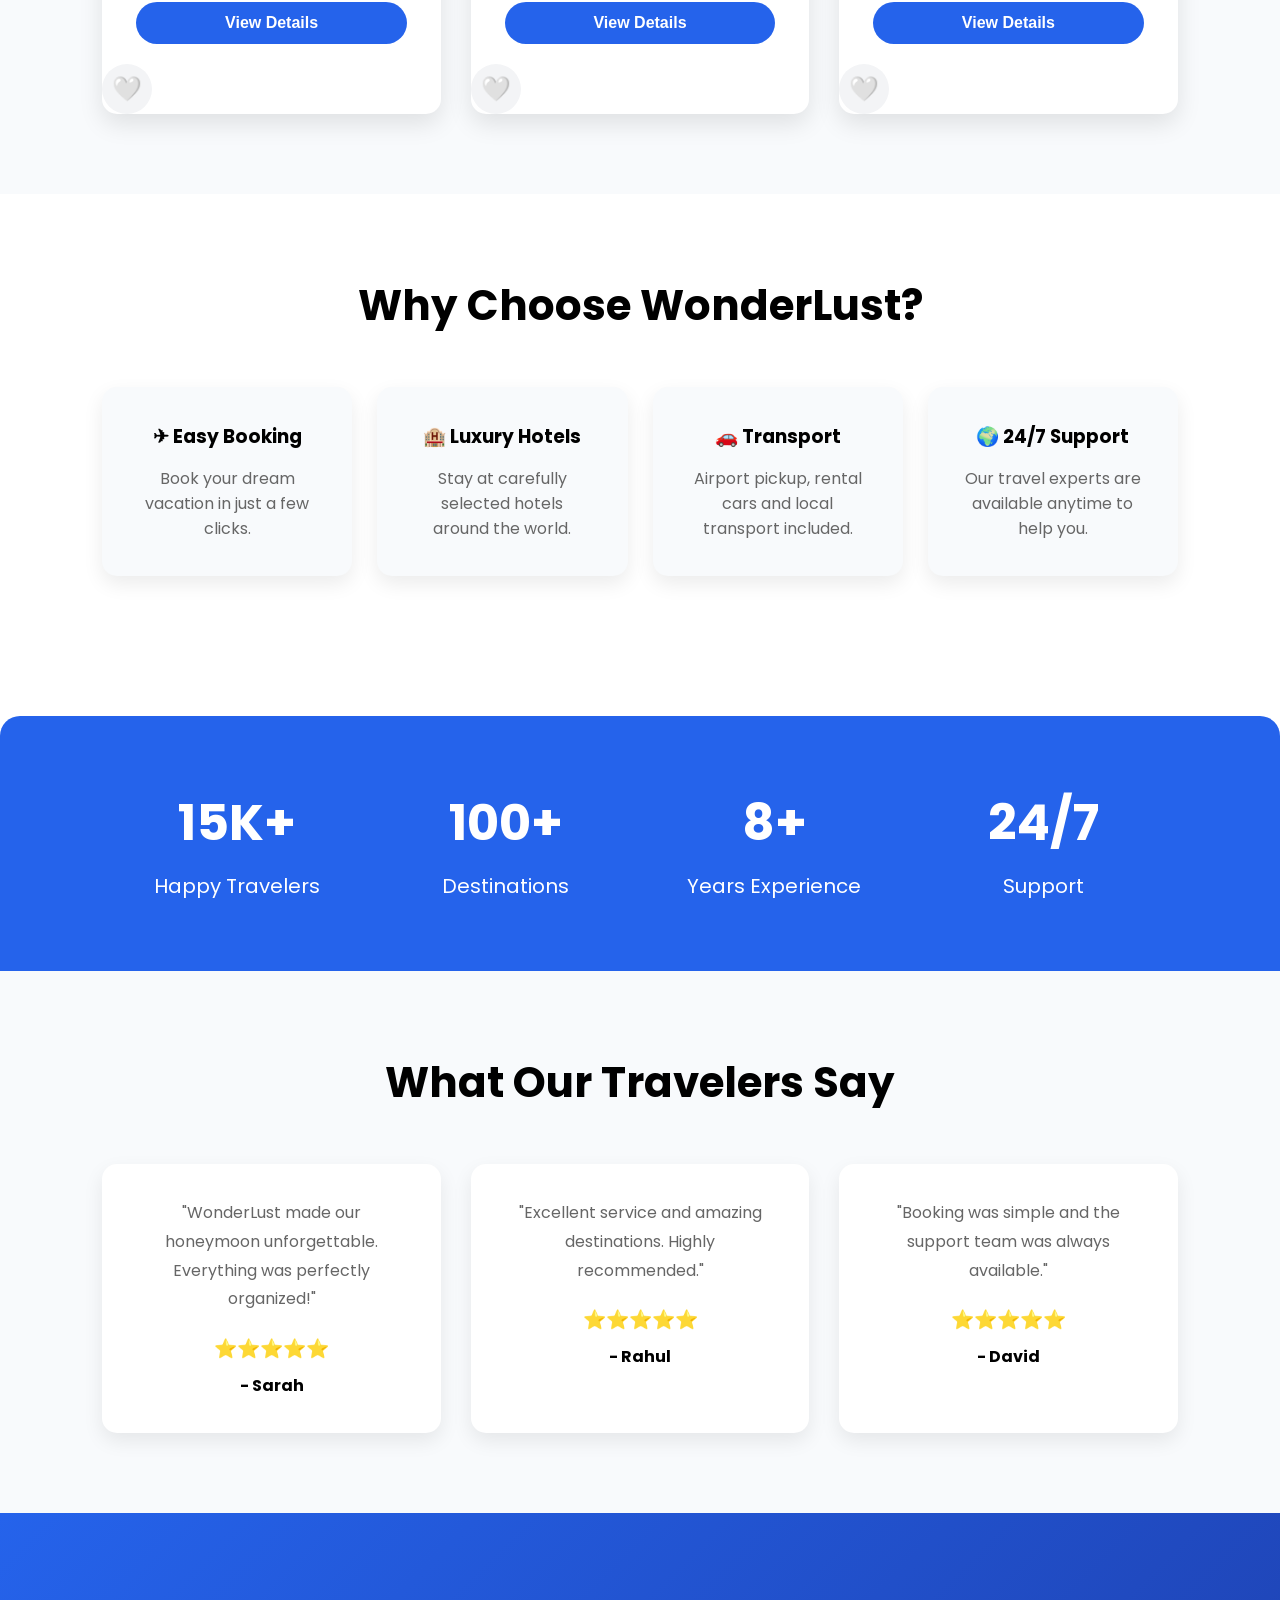
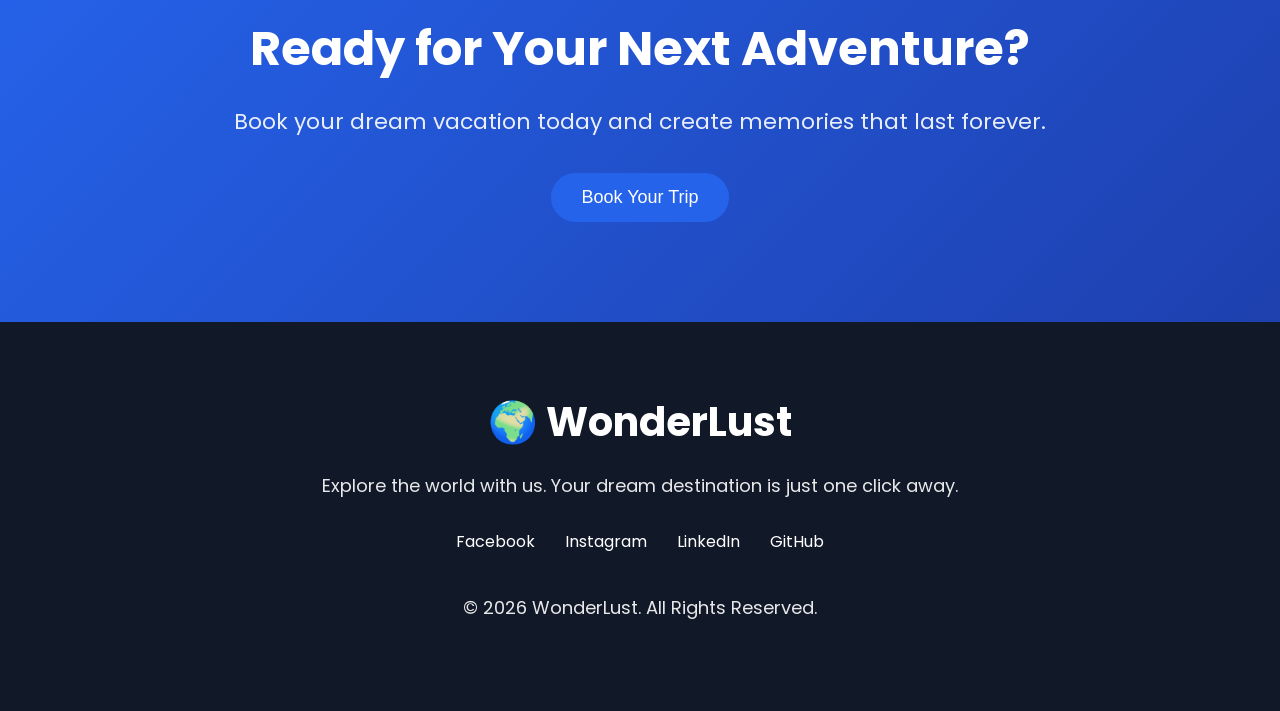
==== commit 306b7beb: "Updated README and added project screenshots" ====
--- a/index.html
+++ b/index.html
@@ -71,7 +71,7 @@
     <div class="cards">
 
         <div class="card">
-            <img src="https://images.unsplash.com/photo-1507525428034-b723cf961d3e?w=800" alt="Bali">
+            <img src="images/bali.jpg" alt="Bali">
             <h3>Bali</h3>
             <p>Experience tropical beaches and breathtaking sunsets.</p>
 <button class="details-btn"
@@ -79,14 +79,14 @@
 data-price="₹45,000"
 data-days="5 Days"
 data-rating="4.8 ⭐"
-data-image="https://images.unsplash.com/photo-1507525428034-b723cf961d3e?w=800">
+data-image="images/bali.jpg">
 View Details
 </button>
  <button class="fav-btn">🤍</button>
         </div>
 
         <div class="card">
-            <img src="https://images.unsplash.com/photo-1502602898657-3e91760cbb34?w=800" alt="Paris">
+            <img src="images/paris.jpg" alt="Paris">
             <h3>Paris</h3>
             <p>The city of lights and unforgettable memories.</p>
             <button class="details-btn"
@@ -94,7 +94,7 @@
 data-price="₹85,000"
 data-days="7 Days"
 data-rating="4.9 ⭐"
-data-image="https://images.unsplash.com/photo-1502602898657-3e91760cbb34?w=800">
+data-image="images/paris.jpg">
 View Details
 </button>
  <button class="fav-btn">🤍</button>
@@ -102,7 +102,7 @@
         </div>
 
         <div class="card">
-            <img src="https://images.unsplash.com/photo-1512453979798-5ea266f8880c?w=800" alt="Dubai">
+            <img src="images/dubai.jpg" alt="Dubai">
             <h3>Dubai</h3>
             <p>Luxury, adventure and modern architecture.</p>
 <button class="details-btn"
@@ -110,7 +110,7 @@
 data-price="₹60,000"
 data-days="6 Days"
 data-rating="4.7 ⭐"
-data-image="https://images.unsplash.com/photo-1512453979798-5ea266f8880c?w=800">
+data-image="images/dubai.jpg">
 View Details
 </button>
  <button class="fav-btn">🤍</button>
--- a/css/style.css
+++ b/css/style.css
@@ -80,7 +80,7 @@
     padding-top:120px;
     background:
     linear-gradient(rgba(0,0,0,.4),rgba(0,0,0,.4)),
-    url("https://images.unsplash.com/photo-1507525428034-b723cf961d3e?w=1600");
+    url("../images/hero.jpg");
 
     background-size:cover;
     background-position:center;
